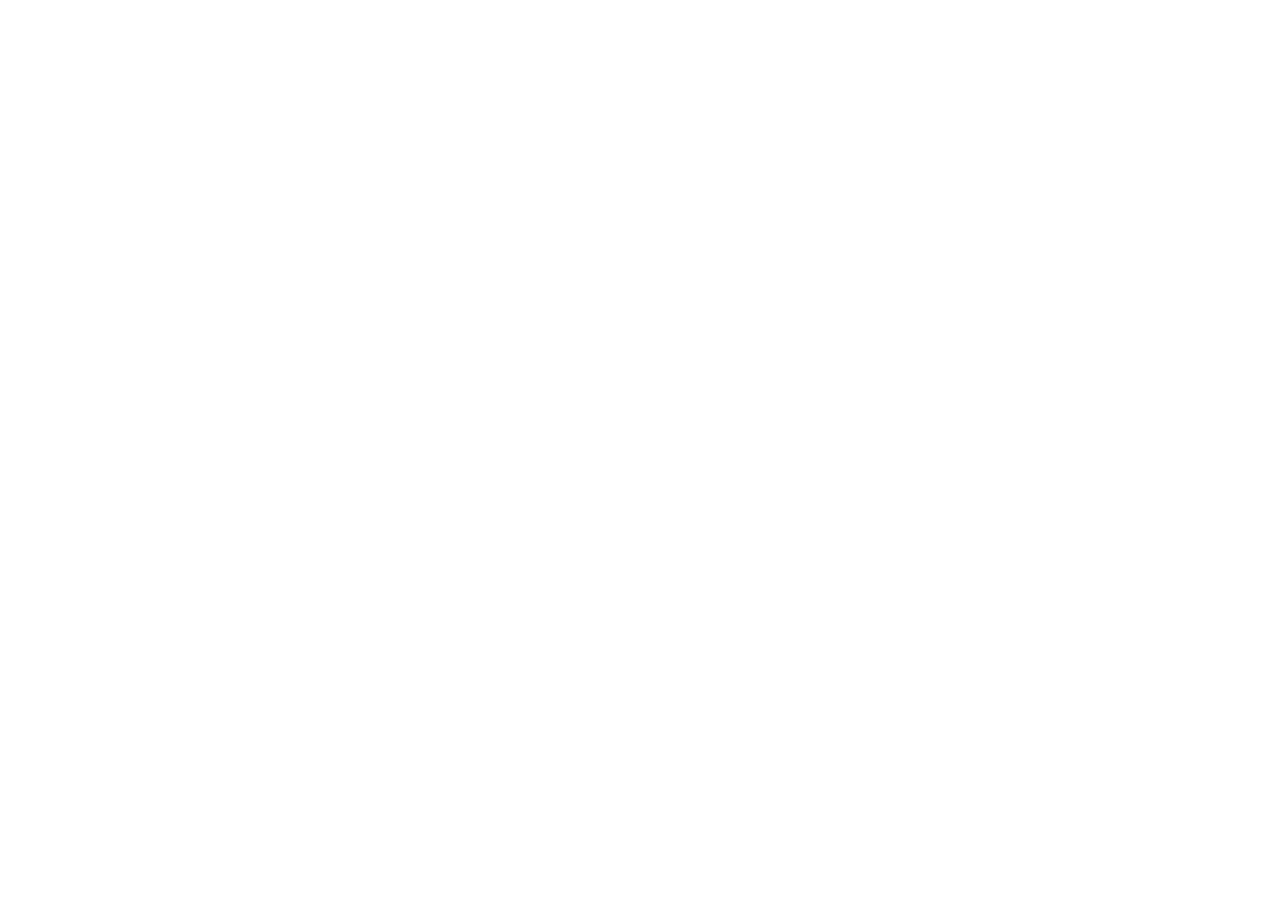
==== index.html @ 4f32b2fa "ferfef" ====
<!DOCTYPE html>
<html lang="en">
<head>
    <meta charset="UTF-8">
    <meta name="viewport" content="width=device-width, initial-scale=1.0">
    <title>Document</title>
    <link rel="stylesheet" href="css/style.css" />
    <script src="scripts/script.js"></script>
</head>
<body>
    
</body>
</html>
---- css/style.css ----
@import "resert.css";
@import "base.css";
@import "main.css";
@import "fonts.css";
@import "adaptive.css";
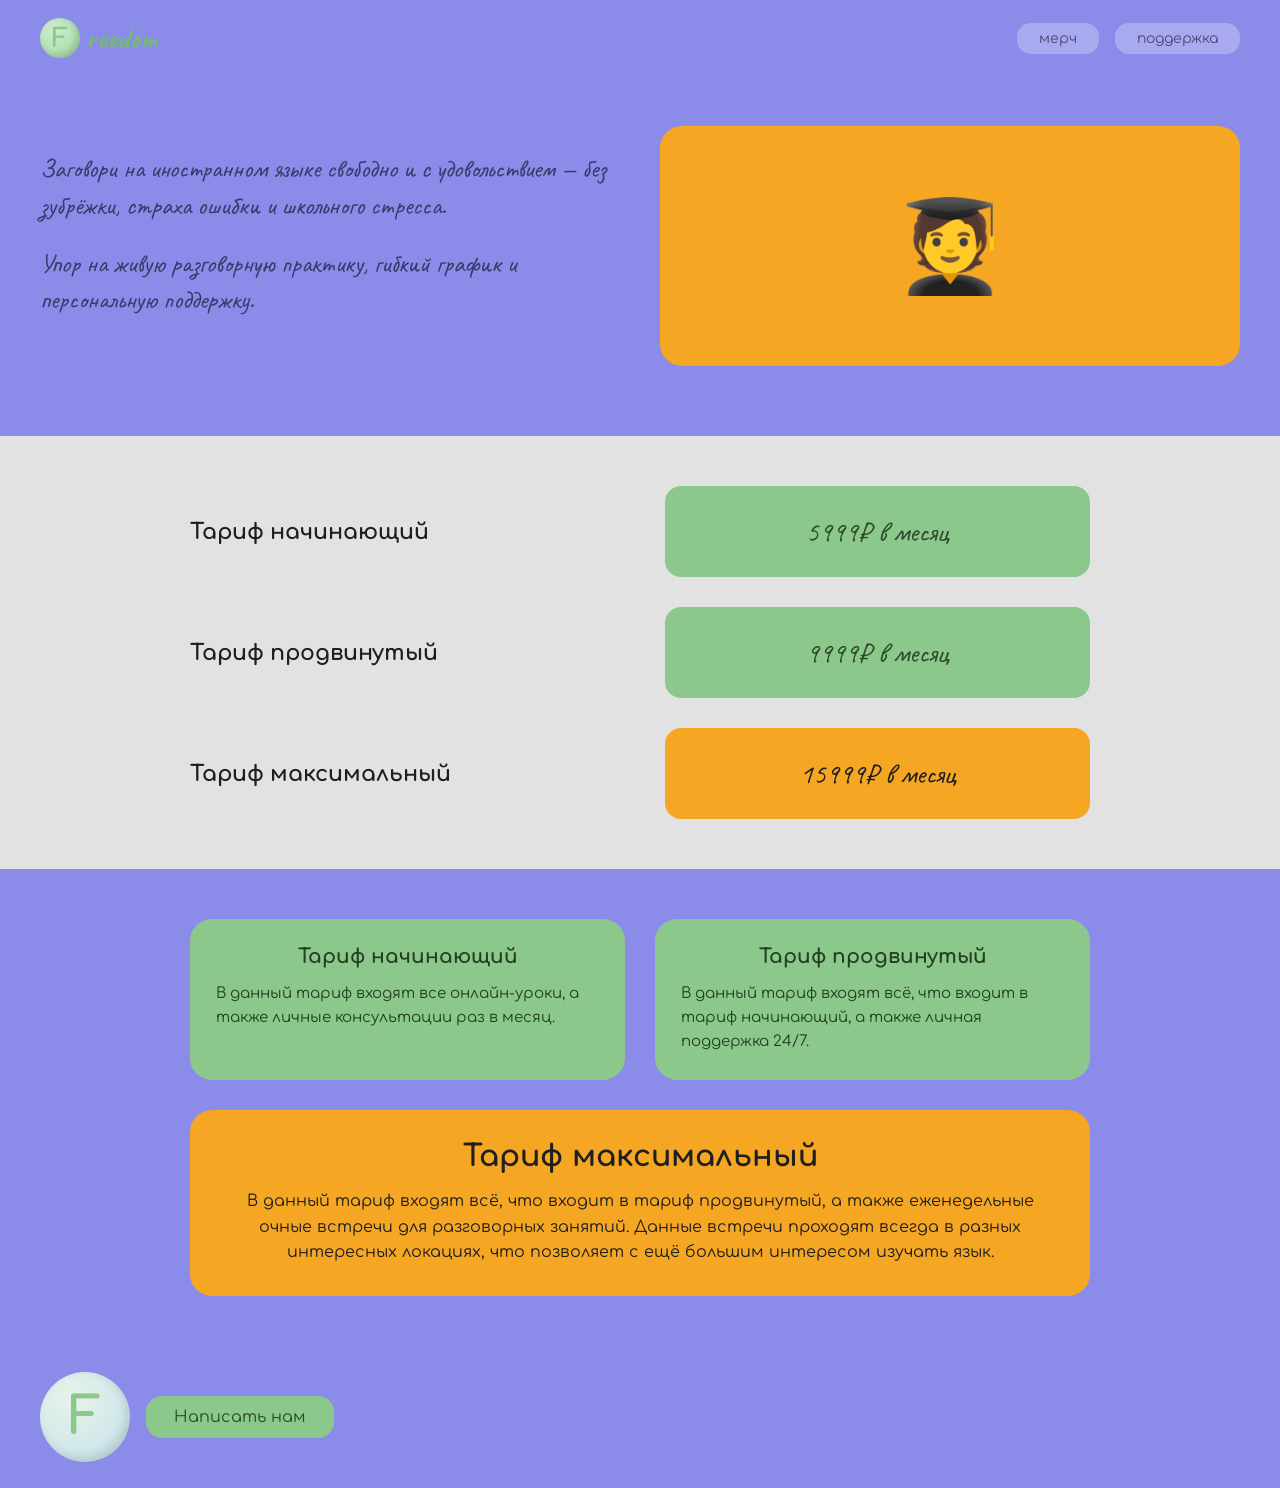
==== commit 199aa140: "Add files via upload" ====
--- a/index.html
+++ b/index.html
@@ -1,13 +1,140 @@
 <!DOCTYPE html>
-<html lang="en">
+<html lang="ru">
 <head>
-    <meta charset="UTF-8">
-    <meta name="viewport" content="width=device-width, initial-scale=1.0">
-    <title>Document</title>
-    <link rel="stylesheet" href="css/style.css" />
-    <script src="scripts/script.js"></script>
+<meta charset="UTF-8">
+<meta name="viewport" content="width=device-width, initial-scale=1.0">
+<title>Freedom — изучай язык свободно</title>
+<link rel="stylesheet" href="style.css">
+<style>
+  .hero {
+    display: grid;
+    grid-template-columns: 1fr 1fr;
+    gap: 40px;
+    align-items: center;
+    padding: 50px 40px 70px;
+  }
+  .hero p {
+    font-family: 'Caveat', cursive;
+    font-size: 26px;
+    line-height: 1.4;
+    color: #3a3a6a;
+    margin-bottom: 22px;
+  }
+  .hero-img {
+    height: 240px;
+    border-radius: 22px;
+    background: var(--orange);
+    display: grid;
+    place-items: center;
+    font-size: 90px;
+    overflow: hidden;
+  }
+  .tariffs-row {
+    display: grid;
+    grid-template-columns: 1fr 1fr;
+    gap: 30px 50px;
+    align-items: center;
+    max-width: 900px;
+    margin: 0 auto;
+  }
+  .tariff-name { font-weight: 700; font-size: 22px; }
+  .price-card {
+    padding: 28px 20px;
+    border-radius: 16px;
+    font-family: 'Caveat', cursive;
+    font-size: 28px;
+    text-align: center;
+    color: #2c4a2c;
+  }
+  .price-green  { background: var(--green); }
+  .price-orange { background: var(--orange); color: var(--text); }
+
+  .desc-grid {
+    display: grid;
+    grid-template-columns: 1fr 1fr;
+    gap: 30px;
+    max-width: 900px;
+    margin: 0 auto 30px;
+  }
+  .desc-card {
+    background: var(--green);
+    border-radius: 22px;
+    padding: 26px;
+    color: #234023;
+  }
+  .desc-card h3 { text-align: center; margin-bottom: 14px; font-size: 20px; }
+  .desc-card p { line-height: 1.6; font-size: 15px; }
+  .desc-max {
+    max-width: 900px;
+    margin: 0 auto;
+    background: var(--orange);
+    border-radius: 22px;
+    padding: 30px;
+  }
+  .desc-max h2 { text-align: center; font-size: 30px; margin-bottom: 16px; }
+  .desc-max p { text-align: center; line-height: 1.6; }
+  .write-btn { padding: 12px 28px; font-size: 16px; }
+  @media (max-width: 720px){
+    .hero,.tariffs-row,.desc-grid{grid-template-columns:1fr}
+  }
+</style>
 </head>
 <body>
-    
+
+<nav class="nav">
+  <a href="index.html" class="logo"><span class="balloon">F</span>reedom</a>
+  <div class="nav-links">
+    <a href="merch.html">мерч</a>
+    <a href="contacts.html">поддержка</a>
+  </div>
+</nav>
+
+<!-- Hero -->
+<section class="hero bg-purple">
+  <div>
+    <p>Заговори на иностранном языке свободно и с удовольствием — без зубрёжки, страха ошибки и школьного стресса.</p>
+    <p>Упор на живую разговорную практику, гибкий график и персональную поддержку.</p>
+  </div>
+  <div class="hero-img">🧑‍🎓</div>
+</section>
+
+<!-- Тарифы: цены -->
+<section class="section bg-grey">
+  <div class="tariffs-row">
+    <div class="tariff-name">Тариф начинающий</div>
+    <div class="price-card price-green">5999₽ в месяц</div>
+
+    <div class="tariff-name">Тариф продвинутый</div>
+    <div class="price-card price-green">9999₽ в месяц</div>
+
+    <div class="tariff-name">Тариф максимальный</div>
+    <div class="price-card price-orange">15999₽ в месяц</div>
+  </div>
+</section>
+
+<!-- Тарифы: описания -->
+<section class="section bg-purple">
+  <div class="desc-grid">
+    <div class="desc-card">
+      <h3>Тариф начинающий</h3>
+      <p>В данный тариф входят все онлайн-уроки, а также личные консультации раз в месяц.</p>
+    </div>
+    <div class="desc-card">
+      <h3>Тариф продвинутый</h3>
+      <p>В данный тариф входят всё, что входит в тариф начинающий, а также личная поддержка 24/7.</p>
+    </div>
+  </div>
+  <div class="desc-max">
+    <h2>Тариф максимальный</h2>
+    <p>В данный тариф входят всё, что входит в тариф продвинутый, а также еженедельные очные встречи для разговорных занятий. Данные встречи проходят всегда в разных интересных локациях, что позволяет с ещё большим интересом изучать язык.</p>
+  </div>
+</section>
+
+<!-- Низ -->
+<footer class="footer-balloon bg-purple">
+  <div class="big-f">F</div>
+  <a href="contacts.html" class="btn btn-green write-btn">Написать нам</a>
+</footer>
+
 </body>
-</html>+</html>
--- a/style.css
+++ b/style.css
@@ -0,0 +1,107 @@
+/* Freedom — общие стили */
+@import url('https://fonts.googleapis.com/css2?family=Caveat:wght@500;700&family=Comfortaa:wght@400;600;700&display=swap');
+
+:root {
+  --purple: #8b8bea;
+  --purple-light: #a9a9ef;
+  --grey: #d9d9d9;
+  --grey-light: #e2e2e2;
+  --green: #8cc88c;
+  --green-dark: #76b876;
+  --orange: #f5a623;
+  --orange-dark: #e89610;
+  --white: #ffffff;
+  --text: #1f1f1f;
+}
+
+* { margin: 0; padding: 0; box-sizing: border-box; }
+
+body {
+  font-family: 'Comfortaa', sans-serif;
+  color: var(--text);
+  background: var(--purple);
+}
+
+a { text-decoration: none; color: inherit; }
+
+/* ---- Шапка ---- */
+.nav {
+  display: flex;
+  align-items: center;
+  justify-content: space-between;
+  padding: 18px 40px;
+  background: var(--purple);
+}
+
+.logo {
+  display: flex;
+  align-items: center;
+  gap: 6px;
+  font-family: 'Caveat', cursive;
+  font-size: 30px;
+  font-weight: 700;
+  color: var(--green-dark);
+}
+
+.logo .balloon {
+  font-family: 'Comfortaa', sans-serif;
+  font-weight: 700;
+  font-size: 26px;
+  color: var(--green);
+  width: 40px;
+  height: 40px;
+  display: grid;
+  place-items: center;
+  border-radius: 50%;
+  background: radial-gradient(circle at 35% 30%, #cdeccd, #9fd99f);
+  box-shadow: inset -3px -3px 6px rgba(0,0,0,.15);
+}
+
+.nav-links { display: flex; gap: 16px; }
+
+.nav-links a {
+  background: var(--purple-light);
+  padding: 8px 22px;
+  border-radius: 14px;
+  font-size: 14px;
+  color: #4a4a7a;
+  transition: filter .15s;
+}
+.nav-links a:hover { filter: brightness(1.08); }
+
+/* ---- Кнопки ---- */
+.btn {
+  display: inline-block;
+  border: none;
+  cursor: pointer;
+  font-family: 'Comfortaa', sans-serif;
+  border-radius: 16px;
+  text-align: center;
+  transition: filter .15s;
+}
+.btn:hover { filter: brightness(1.05); }
+
+.btn-orange { background: var(--orange); color: var(--text); font-weight: 700; }
+.btn-green  { background: var(--green); color: #2c4a2c; }
+
+/* ---- Логотип-шар внизу страницы ---- */
+.footer-balloon {
+  display: flex;
+  align-items: center;
+  gap: 16px;
+  padding: 26px 40px;
+}
+.footer-balloon .big-f {
+  width: 90px; height: 90px;
+  border-radius: 50%;
+  display: grid; place-items: center;
+  font-size: 52px; font-weight: 700;
+  color: var(--green);
+  background: radial-gradient(circle at 35% 30%, #e6f4ea, #c4dfe9);
+  box-shadow: inset -4px -4px 10px rgba(0,0,0,.12);
+}
+
+/* секции */
+.section { padding: 50px 40px; }
+.bg-grey { background: var(--grey-light); }
+.bg-purple { background: var(--purple); }
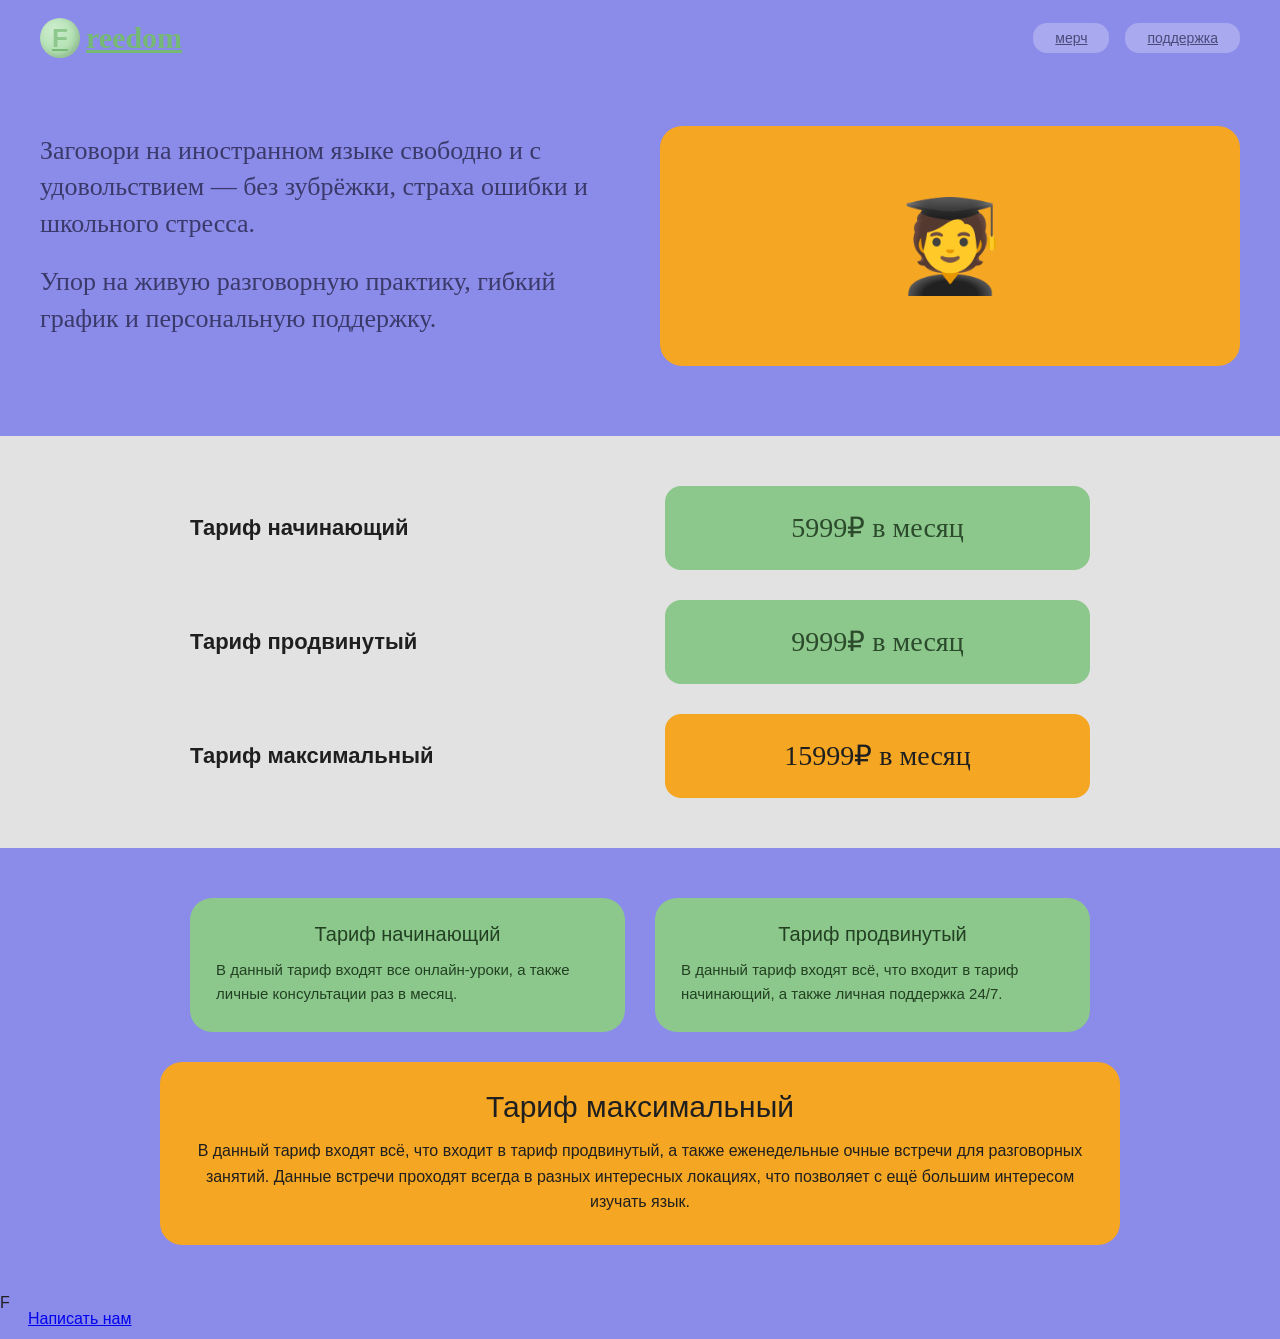
==== commit 51a974a0: "Update index.html" ====
--- a/index.html
+++ b/index.html
@@ -4,7 +4,7 @@
 <meta charset="UTF-8">
 <meta name="viewport" content="width=device-width, initial-scale=1.0">
 <title>Freedom — изучай язык свободно</title>
-<link rel="stylesheet" href="style.css">
+<link rel="stylesheet" href="./css/style.css">
 <style>
   .hero {
     display: grid;
--- a/css/style.css
+++ b/css/style.css
@@ -0,0 +1,5 @@
+@import url('./reset.css');
+@import url('./fonts.css');
+@import url('./base.css');
+@import url('./main.css');
+@import url('./adaptive.css');
